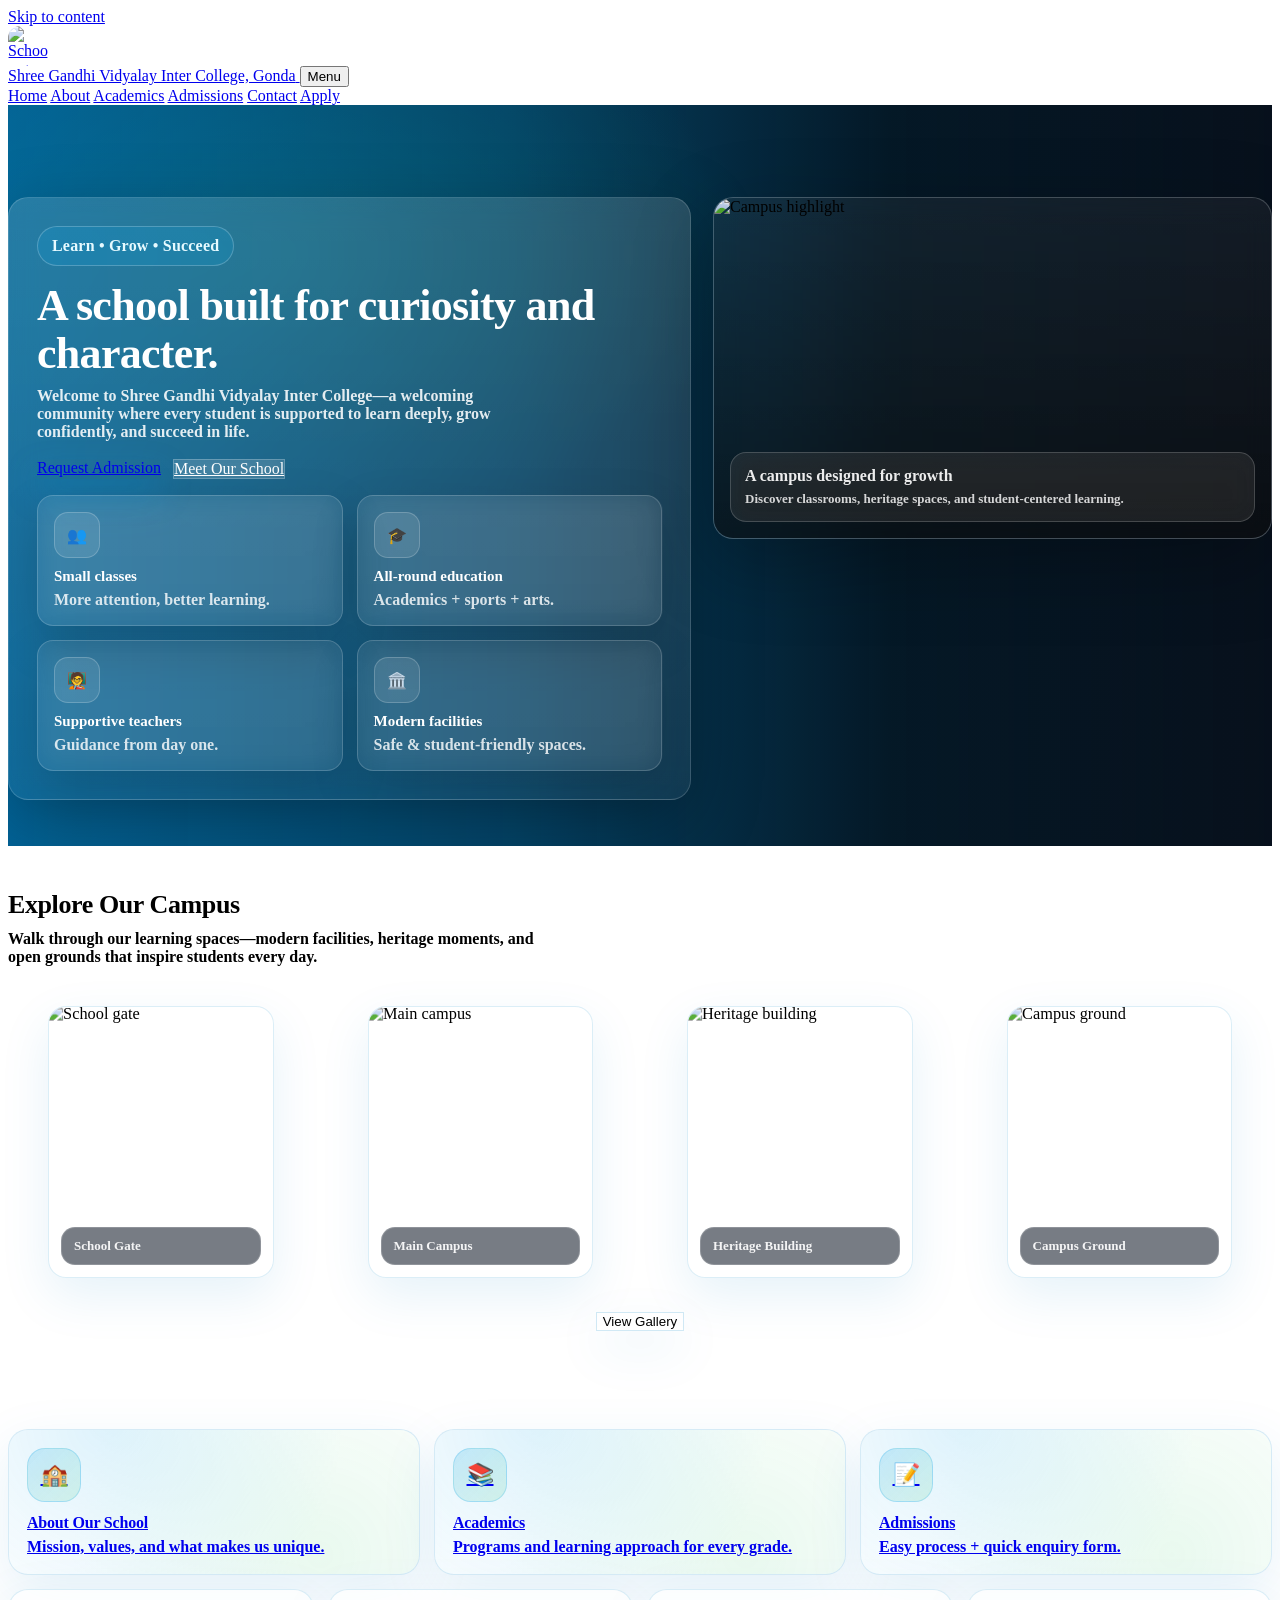
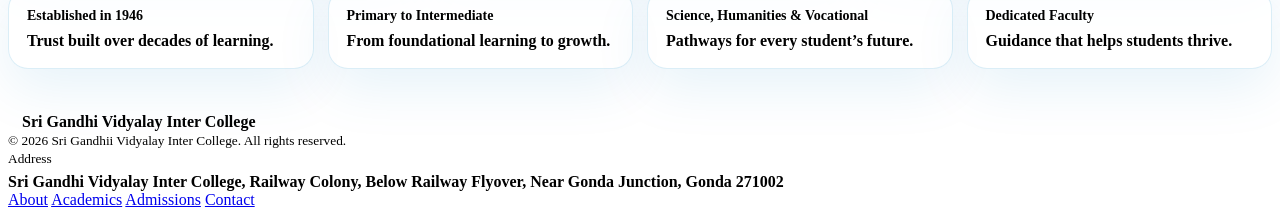
==== index.html @ a22a27fe "Initial Commit" ====
<!doctype html>
<html lang="en">
<head>
  <meta charset="utf-8" />
  <meta name="viewport" content="width=device-width, initial-scale=1" />
  <title>Shree Gandhi Vidyalay Inter College, Gonda</title>
  <link rel="stylesheet" href="assets/css/styles.css" />
  <meta name="description" content="Shree Gandhi Vidyalay Inter College, Gonda - Learn • Grow • Succeed" />
</head>
<body>
  <a class="skip-link" href="#main">Skip to content</a>

  <header class="header" role="banner">
    <div class="container">
      <nav class="nav" aria-label="Primary">
        <a class="brand" href="index.html" aria-label="Shree Gandhi Vidyalay Inter College, Gonda Home">
          <div class="logo" aria-hidden="true" style="background:transparent; box-shadow:none;">
            <img src="assets/images/ChatGPT Image Jul 10, 2026, 04_03_32 PM.png" alt="School logo" style="width:40px; height:40px; display:block; object-fit:contain; border-radius:12px;" />
          </div>

          <span>Shree Gandhi Vidyalay Inter College, Gonda</span>
        </a>

        <button class="menu-btn" type="button" aria-label="Open menu" aria-expanded="false">
          <span>Menu</span>
        </button>

        <div class="nav-links" role="navigation" aria-label="Site">
          <a href="index.html" data-nav="home">Home</a>
          <a href="about.html" data-nav="about">About</a>
          <a href="academics.html" data-nav="academics">Academics</a>
          <a href="admissions.html" data-nav="admissions">Admissions</a>
          <a href="contact.html" data-nav="contact">Contact</a>
          <a class="cta" href="admissions.html" aria-label="Apply now">Apply</a>
        </div>
      </nav>
    </div>
  </header>

  <main id="main" role="main">
    <!-- FIX: keep layout visible; reveal animation requires JS. Inline styles only. -->
    <style>
      /* Premium Home (index.html only) */
      :root{
        scroll-behavior: smooth;
        --glass: rgba(255,255,255,.08);
        --glass-2: rgba(255,255,255,.12);
        --stroke: rgba(255,255,255,.18);
        --shadow-soft: 0 18px 60px rgba(2,132,199,.14);
        --shadow-card: 0 18px 50px rgba(2,132,199,.10);
      }

      .home-hero{
        position: relative;
        width: 100%;
        padding: 92px 0 46px;
        overflow: hidden;
        background: #08121f;
      }

      .home-hero::before{
        content:"";
        position:absolute;
        inset:0;
        background-image: url('assets/images/Hero-campus.jpeg');
        background-size: cover;
        background-position: center;
        transform: scale(1.02);
        filter: saturate(1.05) contrast(1.05);
      }

      .home-hero::after{
        content:"";
        position:absolute;
        inset:0;
        background:
          linear-gradient(90deg, rgba(2,132,199,.72) 0%, rgba(2,132,199,.45) 40%, rgba(2,132,199,.10) 70%, rgba(8,18,31,.72) 100%),
          radial-gradient(900px 500px at 20% 20%, rgba(34,197,94,.22), transparent 55%),
          rgba(0,0,0,.35);
      }

      .home-hero .container{ position: relative; z-index: 2; }

      .hero-wrap{
        display:grid;
        grid-template-columns: 1.1fr .9fr;
        gap: 22px;
        align-items: start;
      }

      @media (max-width: 980px){
        .home-hero{ padding: 76px 0 34px; }
        .hero-wrap{ grid-template-columns: 1fr; }
      }

      .hero-glass{
        background: linear-gradient(180deg, rgba(255,255,255,.14), rgba(255,255,255,.06));
        border: 1px solid rgba(255,255,255,.16);
        border-radius: 20px;
        box-shadow: 0 20px 70px rgba(0,0,0,.25);
        backdrop-filter: blur(14px);
        padding: 28px;
      }

      .kicker-hero{
        display:inline-flex;
        align-items:center;
        gap:10px;
        padding: 10px 14px;
        border-radius: 999px;
        color: #e6faff;
        border: 1px solid rgba(255,255,255,.22);
        background: rgba(14,165,233,.18);
        font-weight: 900;
        letter-spacing: .2px;
      }

      .home-hero h1{
        color: #fff;
        font-size: 44px;
        line-height: 1.08;
        margin: 16px 0 10px;
        letter-spacing: -0.7px;
      }
      @media (max-width: 520px){ .home-hero h1{ font-size: 32px; } }

      .home-hero .sub{
        color: rgba(255,255,255,.88);
        font-weight: 650;
        max-width: 62ch;
        margin: 0 0 18px;
      }

      .hero-actions{ display:flex; gap: 12px; flex-wrap: wrap; }

      .btn.btn-primary{
        background: linear-gradient(135deg, var(--primary), var(--primary-2));
        border-color: transparent;
        box-shadow: 0 14px 30px rgba(2,132,199,.35);
      }

      .btn.hero-btn{
        background: rgba(255,255,255,.10);
        border: 1px solid rgba(255,255,255,.22);
        color: #fff;
        backdrop-filter: blur(10px);
      }
      .btn.hero-btn:hover{ background: rgba(255,255,255,.16); }

      .hero-feature-grid{
        display:grid;
        grid-template-columns: 1fr 1fr;
        gap: 14px;
        margin-top: 16px;
      }
      @media (max-width: 520px){ .hero-feature-grid{ grid-template-columns: 1fr; } }

      .feature-card{
        padding: 16px;
        border-radius: 16px;
        border: 1px solid rgba(255,255,255,.18);
        background: rgba(255,255,255,.06);
        backdrop-filter: blur(14px);
        box-shadow: 0 18px 50px rgba(0,0,0,.14);
        transition: transform .35s ease, box-shadow .35s ease, background .35s ease;
      }

      .feature-card:hover{
        transform: translateY(-6px);
        background: rgba(255,255,255,.09);
        box-shadow: 0 26px 70px rgba(0,0,0,.22);
      }

      .feature-icon{
        width: 44px;
        height: 44px;
        border-radius: 14px;
        display:grid;
        place-items:center;
        border: 1px solid rgba(255,255,255,.20);
        background: rgba(255,255,255,.10);
        margin-bottom: 10px;
      }

      .feature-card b{ display:block; color:#fff; font-size: 15px; margin-bottom: 6px; }
      .feature-card span{ color: rgba(255,255,255,.82); font-weight: 650; display:block; }

      /* Campus explore */
      .home-section{ padding: 44px 0; }
      .section-title-premium{
        font-size: 26px;
        letter-spacing: -.4px;
        margin: 0 0 10px;
      }

      .section-lede-premium{
        color: var(--muted);
        font-weight: 650;
        max-width: 68ch;
        margin: 0 0 24px;
      }

      .gallery-grid{
        display:grid;
        grid-template-columns: repeat(4, minmax(0,1fr));
        gap: 14px;
      }
      @media (max-width: 980px){ .gallery-grid{ grid-template-columns: repeat(2, minmax(0,1fr)); } }
      @media (max-width: 520px){ .gallery-grid{ grid-template-columns: 1fr; } }

      .gallery-card{
        position: relative;
        border-radius: 18px;
        overflow: hidden;
        box-shadow: var(--shadow-card);
        border: 1px solid rgba(2,132,199,.14);
        background: rgba(255,255,255,.70);
        transform: translateZ(0);
        transition: transform .45s ease, box-shadow .45s ease;
      }

      .gallery-card:hover{
        transform: translateY(-8px) scale(1.01);
        box-shadow: 0 30px 80px rgba(2,132,199,.22);
      }

.gallery-card img{
        width:100%;
        height: 240px;
        object-fit: cover;
        object-position: center;
        display:block;
        transform: scale(1.02);
        transition: transform .6s ease;
      }
      .gallery-card:hover img{ transform: scale(1.10); }

      /* Slightly larger than original (10–15%) */
      @media (min-width: 900px){
        .gallery-card img{ height: 270px; }
      }

      .gallery-caption{
        position:absolute;
        left: 12px;
        right: 12px;
        bottom: 12px;
        padding: 10px 12px;
        border-radius: 14px;
        background: rgba(8,18,31,.55);
        border: 1px solid rgba(255,255,255,.18);
        backdrop-filter: blur(12px);
        color: rgba(255,255,255,.92);
        font-weight: 750;
        font-size: 13px;
      }

      .gallery-actions{ margin-top: 18px; display:flex; justify-content:center; }
      .btn-gallery{
        background: rgba(255,255,255,.75);
        border: 1px solid rgba(2,132,199,.18);
        box-shadow: 0 18px 50px rgba(2,132,199,.10);
      }
      .btn-gallery:hover{ background: rgba(14,165,233,.08); }

      /* Premium feature tiles (existing Featured sections links) */
      .featured-links-wrap{ margin-top: 10px; }
      .grid-3-premium{
        display:grid;
        grid-template-columns: repeat(3, minmax(0,1fr));
        gap: 14px;
      }
      @media (max-width: 980px){ .grid-3-premium{ grid-template-columns: 1fr; } }

      .featured-card{
        padding: 18px;
        border-radius: 20px;
        border: 1px solid rgba(2,132,199,.16);
        background: rgba(255,255,255,.70);
        backdrop-filter: blur(12px);
        box-shadow: 0 18px 55px rgba(2,132,199,.10);
        transition: transform .35s ease, box-shadow .35s ease, background .35s ease;
        position: relative;
        overflow:hidden;
      }

      .featured-card::before{
        content:"";
        position:absolute;
        inset:-60px;
        background: radial-gradient(circle at 30% 20%, rgba(14,165,233,.25), transparent 55%),
                    radial-gradient(circle at 70% 70%, rgba(34,197,94,.18), transparent 60%);
        opacity:.55;
        transition: opacity .35s ease;
      }

      .featured-card:hover{ transform: translateY(-8px); box-shadow: 0 30px 90px rgba(2,132,199,.18); background: rgba(255,255,255,.82);} 
      .featured-card:hover::before{ opacity: .85; }

      .featured-card > *{ position: relative; z-index: 2; }

      .featured-icon{
        width: 52px;
        height: 52px;
        border-radius: 18px;
        display:grid;
        place-items:center;
        background: linear-gradient(135deg, rgba(14,165,233,.18), rgba(34,197,94,.12));
        border: 1px solid rgba(14,165,233,.22);
        margin-bottom: 12px;
        font-size: 22px;
      }

      .featured-card h3{ margin: 0 0 6px; font-size: 16px; letter-spacing: -.2px; }
      .featured-card p{ margin: 0; color: var(--muted); font-weight: 650; }

      /* Statistics */
      .stats-premium{
        display:grid;
        grid-template-columns: repeat(4, minmax(0,1fr));
        gap: 14px;
        margin-top: 14px;
      }
      @media (max-width: 980px){ .stats-premium{ grid-template-columns: repeat(2, minmax(0,1fr)); } }
      @media (max-width: 520px){ .stats-premium{ grid-template-columns: 1fr; } }

      .stat-premium{
        padding: 18px;
        border-radius: 20px;
        border: 1px solid rgba(2,132,199,.14);
        background: rgba(255,255,255,.72);
        box-shadow: 0 18px 55px rgba(2,132,199,.10);
        position: relative;
        overflow:hidden;
        transition: transform .35s ease;
      }
      .stat-premium:hover{ transform: translateY(-6px); }

      .stat-premium b{ display:block; font-size: 14px; color: var(--text); margin-bottom: 8px; }
      .stat-premium span{ display:block; color: var(--muted); font-weight: 700; }

      .stat-glow{
        position:absolute;
        inset:-40px;
        background: radial-gradient(circle at 20% 20%, rgba(14,165,233,.22), transparent 55%),
                    radial-gradient(circle at 70% 60%, rgba(34,197,94,.18), transparent 60%);
        opacity:.55;
        pointer-events:none;
      }

      .stat-premium > *{ position: relative; z-index: 2; }

      /* Scroll animations */
.reveal{ opacity: 1 !important; transform: none !important; transition: none !important; }
      .reveal.is-visible{ opacity: 1; transform: none; }
    </style>

    <section class="home-hero" aria-label="Home hero banner">
      <div class="container">
        <div class="hero-wrap">
          <div class="hero-glass reveal" data-reveal>
            <div class="kicker-hero">Learn • Grow • Succeed</div>
            <h1>A school built for curiosity and character.</h1>
            <p class="sub">
              Welcome to <b>Shree Gandhi Vidyalay Inter College</b>—a welcoming community where every student is supported to learn deeply,
              grow confidently, and succeed in life.
            </p>

            <div class="hero-actions">
              <a class="btn btn-primary" href="admissions.html">Request Admission</a>
              <a class="btn hero-btn" href="about.html">Meet Our School</a>
            </div>

            <div class="hero-feature-grid" aria-label="Highlights">
              <div class="feature-card reveal" data-reveal>
                <div class="feature-icon" aria-hidden="true">👥</div>
                <b>Small classes</b>
                <span>More attention, better learning.</span>
              </div>
              <div class="feature-card reveal" data-reveal>
                <div class="feature-icon" aria-hidden="true">🎓</div>
                <b>All-round education</b>
                <span>Academics + sports + arts.</span>
              </div>
              <div class="feature-card reveal" data-reveal>
                <div class="feature-icon" aria-hidden="true">🧑‍🏫</div>
                <b>Supportive teachers</b>
                <span>Guidance from day one.</span>
              </div>
              <div class="feature-card reveal" data-reveal>
                <div class="feature-icon" aria-hidden="true">🏛️</div>
                <b>Modern facilities</b>
                <span>Safe & student-friendly spaces.</span>
              </div>
            </div>
          </div>

          <div class="reveal" data-reveal aria-hidden="true" style="display:grid; gap:14px; align-content:start;">
            <div class="card" style="padding:0; overflow:hidden; border-radius:20px; border:1px solid rgba(255,255,255,.20); background:rgba(255,255,255,.06); backdrop-filter: blur(14px); box-shadow: 0 24px 80px rgba(0,0,0,.25);">
              <div style="position:relative;">
                <img
                  src="assets/images/Screenshot 2026-07-05 130047.png"
                  alt="Campus highlight"
                  style="width:100%; height: 340px; object-fit:cover; display:block; filter:saturate(1.05) contrast(1.03);"
                />
                <div style="position:absolute; inset:0; background: linear-gradient(180deg, rgba(0,0,0,.08), rgba(0,0,0,.55));"></div>
                <div style="position:absolute; left:16px; right:16px; bottom:16px; padding: 14px 14px; border-radius: 16px; background: rgba(255,255,255,.08); border:1px solid rgba(255,255,255,.18); backdrop-filter: blur(12px);">
                  <div style="color: rgba(255,255,255,.92); font-weight: 900;">A campus designed for growth</div>
                  <div style="color: rgba(255,255,255,.82); font-weight: 700; margin-top:6px; font-size: 13px;">Discover classrooms, heritage spaces, and student-centered learning.</div>
                </div>
              </div>
            </div>
          </div>
        </div>
      </div>
    </section>

    <section class="home-section" aria-label="Explore our campus">
      <div class="container">
        <h2 class="section-title-premium reveal" data-reveal>Explore Our Campus</h2>
        <p class="section-lede-premium reveal" data-reveal>
          Walk through our learning spaces—modern facilities, heritage moments, and open grounds that inspire students every day.
        </p>

        <div class="gallery-grid" aria-label="Campus gallery">
          <figure class="gallery-card reveal" data-reveal>
            <img src="assets/images/school-gate.jpeg" alt="School gate" />
            <figcaption class="gallery-caption">School Gate</figcaption>
          </figure>
          <figure class="gallery-card reveal" data-reveal>
            <img src="assets/images/main-campus.jpeg" alt="Main campus" />
            <figcaption class="gallery-caption">Main Campus</figcaption>
          </figure>
          <figure class="gallery-card reveal" data-reveal>
            <img src="assets/images/heritage-building.jpeg" alt="Heritage building" />
            <figcaption class="gallery-caption">Heritage Building</figcaption>
          </figure>
          <figure class="gallery-card reveal" data-reveal>
            <img src="assets/images/Screenshot 2026-07-05 130047.png" alt="Campus ground" />
            <figcaption class="gallery-caption">Campus Ground</figcaption>
          </figure>
        </div>

        <div class="gallery-actions">
          <!-- FIX: keep homepage button location/label, but open gallery modal instead of navigating -->
          <button type="button" class="btn btn-gallery reveal" data-reveal id="viewGalleryBtn" aria-haspopup="dialog" aria-controls="galleryModal">
            View Gallery
          </button>
        </div>
      </div>
    </section>

    <section class="home-section" aria-label="Featured sections">
      <div class="container">
        <div class="featured-links-wrap">
          <div class="grid-3-premium" aria-label="Quick links">
            <a class="featured-card reveal" data-reveal href="about.html">
              <div class="featured-icon" aria-hidden="true">🏫</div>
              <h3>About Our School</h3>
              <p>Mission, values, and what makes us unique.</p>
            </a>
            <a class="featured-card reveal" data-reveal href="academics.html">
              <div class="featured-icon" aria-hidden="true">📚</div>
              <h3>Academics</h3>
              <p>Programs and learning approach for every grade.</p>
            </a>
            <a class="featured-card reveal" data-reveal href="admissions.html">
              <div class="featured-icon" aria-hidden="true">📝</div>
              <h3>Admissions</h3>
              <p>Easy process + quick enquiry form.</p>
            </a>
          </div>
        </div>

        <div class="stats-premium reveal" data-reveal>
          <div class="stat-premium">
            <span class="stat-glow" aria-hidden="true"></span>
            <b>Established in 1946</b>
            <span>Trust built over decades of learning.</span>
          </div>
          <div class="stat-premium">
            <span class="stat-glow" aria-hidden="true"></span>
            <b>Primary to Intermediate</b>
            <span>From foundational learning to growth.</span>
          </div>
          <div class="stat-premium">
            <span class="stat-glow" aria-hidden="true"></span>
            <b>Science, Humanities &amp; Vocational</b>
            <span>Pathways for every student’s future.</span>
          </div>
          <div class="stat-premium">
            <span class="stat-glow" aria-hidden="true"></span>
            <b>Dedicated Faculty</b>
            <span>Guidance that helps students thrive.</span>
          </div>
        </div>
      </div>
    </section>
  </main>

  <footer class="footer" role="contentinfo">
    <div class="container">
      <div class="footer-grid">
        <div>
          <div class="brand" style="gap:10px; font-weight:900;">
            <span style="display:inline-block; width:10px; height:10px; border-radius:3px; background:linear-gradient(135deg, var(--primary), var(--accent));"></span>
            <span>Sri Gandhi Vidyalay Inter College</span>
          </div>
          <small>© <span id="year"></span> Sri Gandhii Vidyalay Inter College. All rights reserved.</small>
        </div>
        <div>
          <small>Address</small>
          <div style="margin-top:6px; font-weight:800; color:var(--muted);">
            Sri Gandhi Vidyalay Inter College, Railway Colony, Below Railway Flyover, Near Gonda Junction, Gonda 271002
          </div>
        </div>
        <div class="footer-links" aria-label="Footer links">
          <a href="about.html">About</a>
          <a href="academics.html">Academics</a>
          <a href="admissions.html">Admissions</a>
          <a href="contact.html">Contact</a>
        </div>
      </div>
    </div>
  </footer>

  <script src="assets/js/app.js"></script>

  <!-- Gallery Modal (no page navigation; no manual image listing) -->
  <script>
    (function () {
      const root = document.documentElement;

      const modalHtml = `
        <div class="gallery-modal" id="galleryModal" role="dialog" aria-modal="true" aria-label="Campus gallery" tabindex="-1">
          <div class="gallery-modal-backdrop" data-close-modal="1" aria-hidden="true"></div>

          <div class="gallery-modal-panel" role="document">
            <button class="gallery-modal-close" type="button" aria-label="Close" data-close-modal="1">✕</button>

            <div class="gallery-modal-topbar" aria-hidden="true">
              <button class="gallery-modal-nav" type="button" aria-label="Previous" data-gallery-prev>‹</button>
              <div class="gallery-modal-spacer"></div>
              <button class="gallery-modal-nav" type="button" aria-label="Next" data-gallery-next>›</button>
            </div>

            <div class="gallery-lightbox" aria-live="polite">
              <button class="gallery-lightbox-close" type="button" aria-label="Close lightbox" data-close-lightbox>✕</button>

              <div class="gallery-lightbox-stage">
                <button class="gallery-lightbox-nav prev" type="button" aria-label="Previous image" data-lightbox-prev>‹</button>
                <img class="gallery-lightbox-img" alt="" />
                <button class="gallery-lightbox-nav next" type="button" aria-label="Next image" data-lightbox-next>›</button>
              </div>

              <div class="gallery-lightbox-caption" aria-hidden="true"></div>
            </div>

            <div class="gallery-modal-grid-wrap" aria-label="Gallery images">
              <div class="gallery-modal-grid" id="galleryModalGrid"></div>
            </div>
          </div>
        </div>
      `;

      // Insert modal once
      if (!document.getElementById('galleryModal')) {
        document.body.insertAdjacentHTML('beforeend', modalHtml);
      }

      const modal = document.getElementById('galleryModal');
      const grid = document.getElementById('galleryModalGrid');
      const viewBtn = document.getElementById('viewGalleryBtn');

      const CLOSE_ATTR = '[data-close-modal]';
      const LIGHTBOX_CLOSE_ATTR = '[data-close-lightbox]';

      const lockScroll = () => {
        // prevent background scrolling
        document.body.style.overflow = 'hidden';
      };
      const unlockScroll = () => {
        document.body.style.overflow = '';
      };

      const getAllImageUrls = async () => {
        // Prefer PHP endpoint that scans assets/images directory dynamically.
        // This avoids any manual listing of image names in JS.
        try {
          const res = await fetch('./gallery-images.php', { credentials: 'same-origin' });
          if (res.ok) {
            const data = await res.json();
            if (Array.isArray(data)) return data.filter(Boolean);
          }
        } catch (e) {
          // Ignore; fallback below.
        }

        // Fallback (will only include images already referenced on the page)
        const imgs = Array.from(document.images);
        const urls = imgs
          .map(img => img.getAttribute('src'))
          .filter(Boolean)
          .filter(src => src.startsWith('assets/images/'));

        return Array.from(new Set(urls));
      };

      // Build thumbnails grid
      const state = {
        images: [],
        lightboxIndex: 0,
        lightboxOpen: false
      };

      const openModal = async () => {
        modal.classList.add('open');
        lockScroll();
        await renderGrid();
        // focus close for accessibility
        const closeBtn = modal.querySelector('[data-close-modal]');
        closeBtn && closeBtn.focus();
      };

      const closeModal = () => {
        hideLightbox();
        modal.classList.remove('open');
        unlockScroll();
      };

      const showLightboxAt = (index) => {
        if (!state.images.length) return;
        state.lightboxIndex = (index + state.images.length) % state.images.length;
        const imgUrl = state.images[state.lightboxIndex];
        const img = modal.querySelector('.gallery-lightbox-img');
        const caption = modal.querySelector('.gallery-lightbox-caption');

        // Display image only (no filename/caption text)
        img.src = imgUrl;
        img.alt = '';
        if (caption) caption.textContent = '';

        modal.classList.add('lightbox-open');
        state.lightboxOpen = true;
      };

      const hideLightbox = () => {
        modal.classList.remove('lightbox-open');
        state.lightboxOpen = false;
      };

      const renderGrid = async () => {
        // Only render once; keep fast.
        if (state.images.length && grid.children.length) return;

        const urls = await getAllImageUrls();
        // Prefer unique URLs only.
        state.images = Array.isArray(urls) ? urls : [];

        grid.innerHTML = '';


        state.images.forEach((src, idx) => {
          const fig = document.createElement('figure');
          fig.className = 'gallery-thumb';

          const img = document.createElement('img');
          img.src = src;
          img.alt = src.split('/').pop() || `Image ${idx + 1}`;
          img.loading = 'lazy';

          fig.appendChild(img);

          fig.addEventListener('click', () => {
            showLightboxAt(idx);
          });

          grid.appendChild(fig);
        });
      };

      // Events
      viewBtn && viewBtn.addEventListener('click', openModal);

      modal.addEventListener('click', (e) => {
        // Close when clicking outside panel (backdrop)
        const target = e.target;
        if (target && target.matches(CLOSE_ATTR)) {
          closeModal();
          return;
        }
        if (target && target.matches(LIGHTBOX_CLOSE_ATTR)) {
          hideLightbox();
          return;
        }
      });

      // Close modal on Escape key
      document.addEventListener('keydown', (e) => {
        if (!modal.classList.contains('open')) return;
        if (e.key === 'Escape') {
          if (state.lightboxOpen) hideLightbox();
          else closeModal();
        }

        if (state.lightboxOpen) {
          if (e.key === 'ArrowLeft') showLightboxAt(state.lightboxIndex - 1);
          if (e.key === 'ArrowRight') showLightboxAt(state.lightboxIndex + 1);
        }
      });

      // Lightbox navigation buttons
      modal.addEventListener('click', (e) => {
        const prevBtn = e.target && e.target.closest('[data-lightbox-prev]');
        const nextBtn = e.target && e.target.closest('[data-lightbox-next]');
        if (!prevBtn && !nextBtn) return;

        if (prevBtn) showLightboxAt(state.lightboxIndex - 1);
        if (nextBtn) showLightboxAt(state.lightboxIndex + 1);
      });

      // Inject required modal CSS (kept inside index.html to avoid changing other pages)
      const style = document.createElement('style');
      style.textContent = `
        /* Gallery modal styles */
        .gallery-modal{
          position: fixed;
          inset: 0;
          display: none;
          place-items: center;
          z-index: 2000;
          padding: 18px;
        }
        .gallery-modal.open{ display: grid; }
        .gallery-modal-backdrop{
          position:absolute;
          inset:0;
          background: rgba(3, 7, 18, .58);
          backdrop-filter: blur(10px);
          opacity:0;
          animation: modalFadeIn .2s ease forwards;
        }

        .gallery-modal-panel{
          position:relative;
          width: min(1100px, 100%);
          max-height: min(92vh, 820px);
          overflow: hidden;
          border-radius: 22px;
          background: rgba(255,255,255,.10);
          border: 1px solid rgba(255,255,255,.18);
          box-shadow: 0 30px 120px rgba(0,0,0,.45);
          transform: translateY(10px) scale(.98);
          opacity: 0;
          animation: modalZoomIn .28s ease forwards;
        }

        @keyframes modalFadeIn{ to{ opacity: 1; } }
        @keyframes modalZoomIn{ to{ opacity:1; transform: translateY(0) scale(1);} }

        /* Modal close */
        .gallery-modal-close{
          position:absolute;
          top: 12px;
          right: 12px;
          width: 42px;
          height: 42px;
          border-radius: 14px;
          border: 1px solid rgba(255,255,255,.20);
          background: rgba(255,255,255,.10);
          color: rgba(255,255,255,.95);
          cursor:pointer;
          font-size: 18px;
          font-weight: 900;
          backdrop-filter: blur(10px);
          transition: transform .2s ease, background .2s ease;
          z-index: 2;
        }
        .gallery-modal-close:hover{ background: rgba(255,255,255,.16); transform: translateY(-1px); }

        /* Grid */
        .gallery-modal-grid-wrap{
          padding: 18px;
          overflow:auto;
          max-height: min(92vh, 820px);
        }
        .gallery-modal-grid{
          display:grid;
          grid-template-columns: repeat(4, minmax(0, 1fr));
          gap: 14px;
        }
        @media (max-width: 980px){ .gallery-modal-grid{ grid-template-columns: repeat(3, minmax(0, 1fr)); } }
        @media (max-width: 620px){ .gallery-modal-grid{ grid-template-columns: repeat(2, minmax(0, 1fr)); } }

        .gallery-thumb{
          margin:0;
          cursor:pointer;
          border-radius: 18px;
          overflow:hidden;
          border: 1px solid rgba(255,255,255,.18);
          background: rgba(255,255,255,.06);
          box-shadow: 0 14px 55px rgba(2,132,199,.10);
          transition: transform .25s ease, box-shadow .25s ease, background .25s ease;
        }
        .gallery-thumb:hover{
          transform: translateY(-4px) scale(1.01);
          box-shadow: 0 20px 75px rgba(2,132,199,.18);
          background: rgba(255,255,255,.10);
        }

        .gallery-thumb img{
          width:100%;
          height: auto;
          aspect-ratio: 16 / 9;
          object-fit: cover;
          object-position: center;
          display:block;
        }
        /* Hide captions in grid (requirement: display image only) */
        .gallery-thumb figcaption{ display:none !important; }

        /* Lightbox overlay inside modal */
        .gallery-lightbox{
          position:absolute;
          inset:0;
          display:none;
          padding: 18px;
          background: rgba(2, 6, 23, .35);
          backdrop-filter: blur(12px);
          z-index: 3;
          animation: fadeIn .2s ease;
        }
        .gallery-modal.lightbox-open .gallery-lightbox{ display:flex; flex-direction:column; }

        @keyframes fadeIn{ from{ opacity:0 } to{ opacity:1 } }

        .gallery-lightbox-stage{
          flex: 1;
          display:flex;
          align-items:center;
          justify-content:center;
          position: relative;
          min-height: 240px;
        }

        .gallery-lightbox-img{
          max-width: 100%;
          max-height: 75vh;
          width: auto;
          height: auto;
          border-radius: 20px;
          box-shadow: 0 35px 130px rgba(0,0,0,.55);
          border: 1px solid rgba(255,255,255,.18);
          transform: scale(.98);
          animation: lightboxZoom .24s ease forwards;
        }
        @keyframes lightboxZoom{ to{ transform: scale(1); } }

        .gallery-lightbox-caption{
          padding: 10px 16px;
          margin-top: 10px;
          border-radius: 16px;
          background: rgba(255,255,255,.10);
          border: 1px solid rgba(255,255,255,.18);
          color: rgba(255,255,255,.95);
          font-weight: 900;
          text-align:center;
          overflow:hidden;
          text-overflow: ellipsis;
          white-space: nowrap;
        }

        .gallery-lightbox-close{
          position:absolute;
          top: 12px;
          right: 12px;
          width: 42px;
          height: 42px;
          border-radius: 14px;
          border: 1px solid rgba(255,255,255,.20);
          background: rgba(255,255,255,.10);
          color: rgba(255,255,255,.95);
          cursor:pointer;
          font-size: 18px;
          font-weight: 900;
          backdrop-filter: blur(10px);
          transition: transform .2s ease, background .2s ease;
          z-index: 4;
        }
        .gallery-lightbox-close:hover{ background: rgba(255,255,255,.16); transform: translateY(-1px); }

        .gallery-lightbox-nav{
          position:absolute;
          top: 50%;
          transform: translateY(-50%);
          width: 48px;
          height: 48px;
          border-radius: 16px;
          border: 1px solid rgba(255,255,255,.20);
          background: rgba(255,255,255,.10);
          color: rgba(255,255,255,.95);
          cursor:pointer;
          font-size: 22px;
          font-weight: 900;
          backdrop-filter: blur(10px);
          transition: transform .2s ease, background .2s ease;
        }
        .gallery-lightbox-nav:hover{ background: rgba(255,255,255,.16); transform: translateY(-50%) scale(1.02); }
        .gallery-lightbox-nav.prev{ left: 10px; }
        .gallery-lightbox-nav.next{ right: 10px; }

        /* Ensure panel is clickable */
        .gallery-modal-panel{ position: relative; }

        /* Prevent grid from being scrollable when lightbox is open */
        .gallery-modal.lightbox-open .gallery-modal-grid-wrap{ overflow:hidden; }
      `;
      document.head.appendChild(style);
    })();
  </script>

  <script>
    document.getElementById('year').textContent = new Date().getFullYear();
  </script>
</body>
</html>
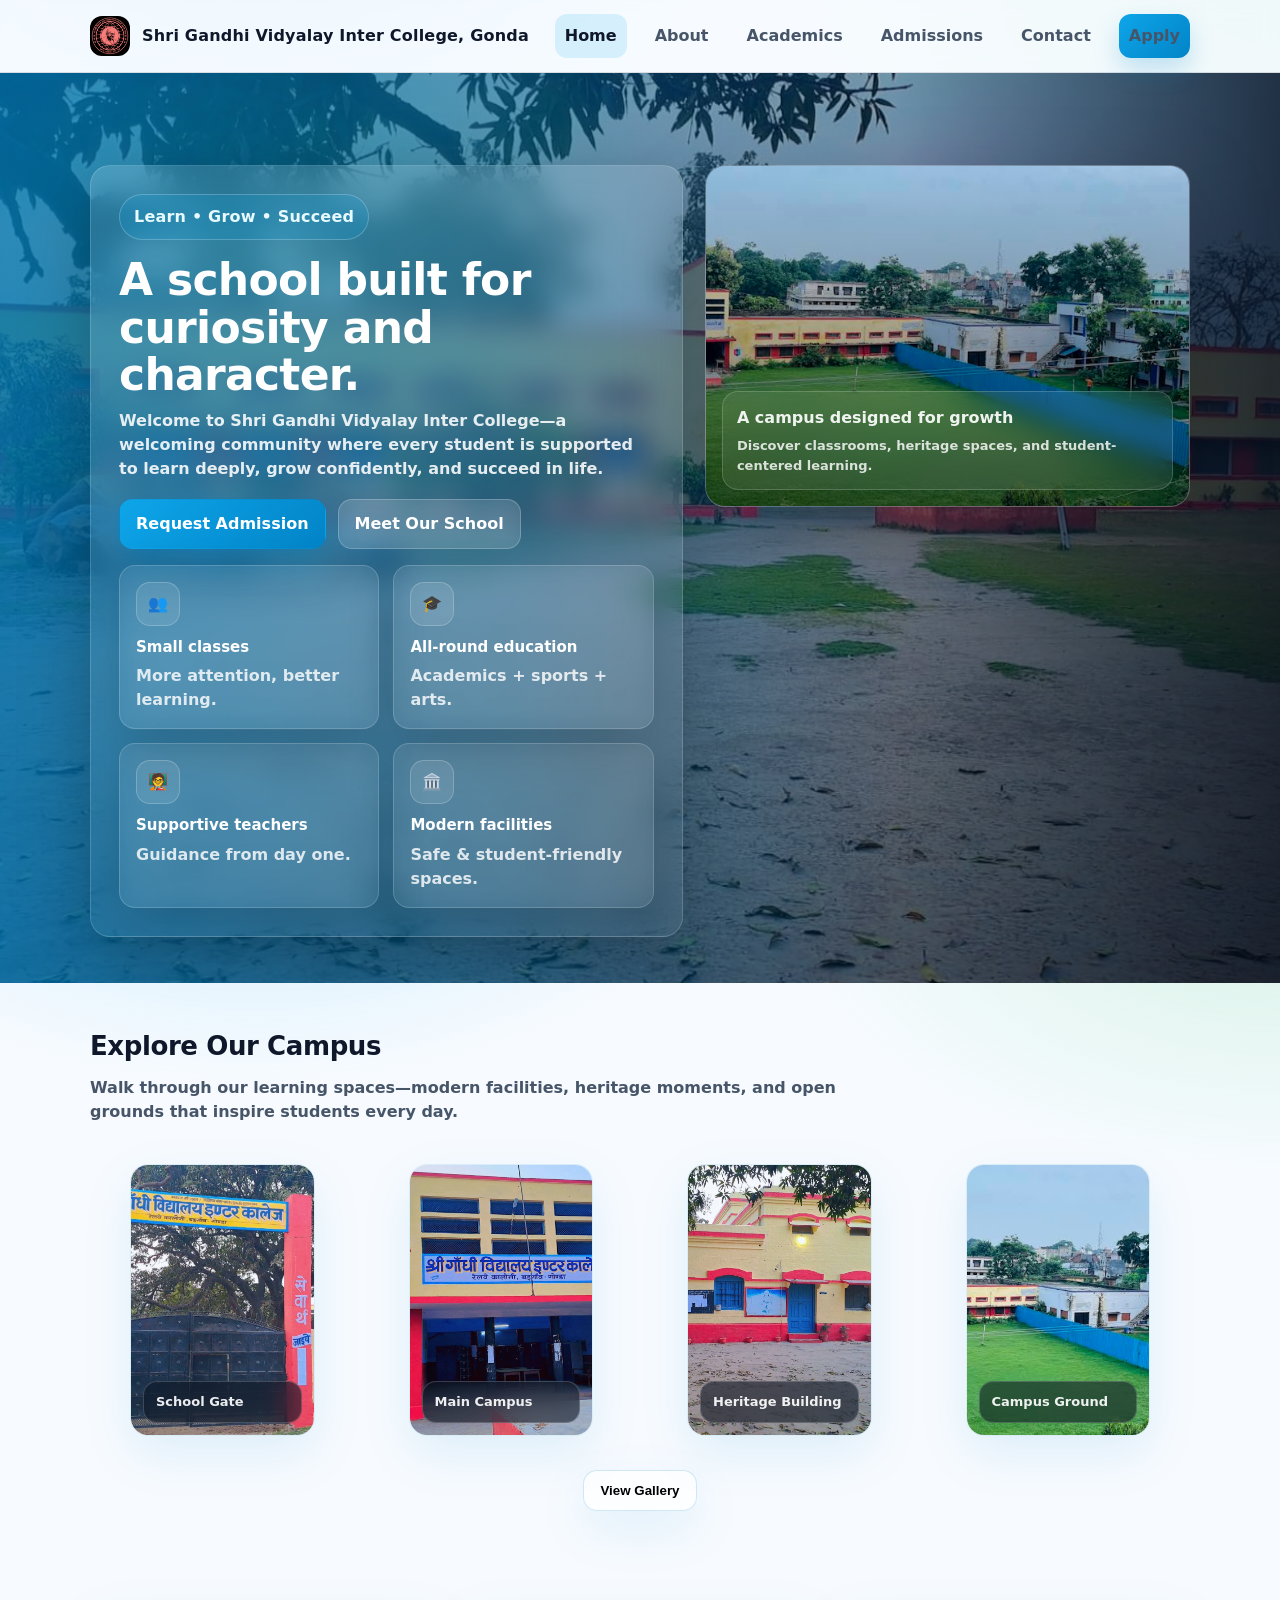
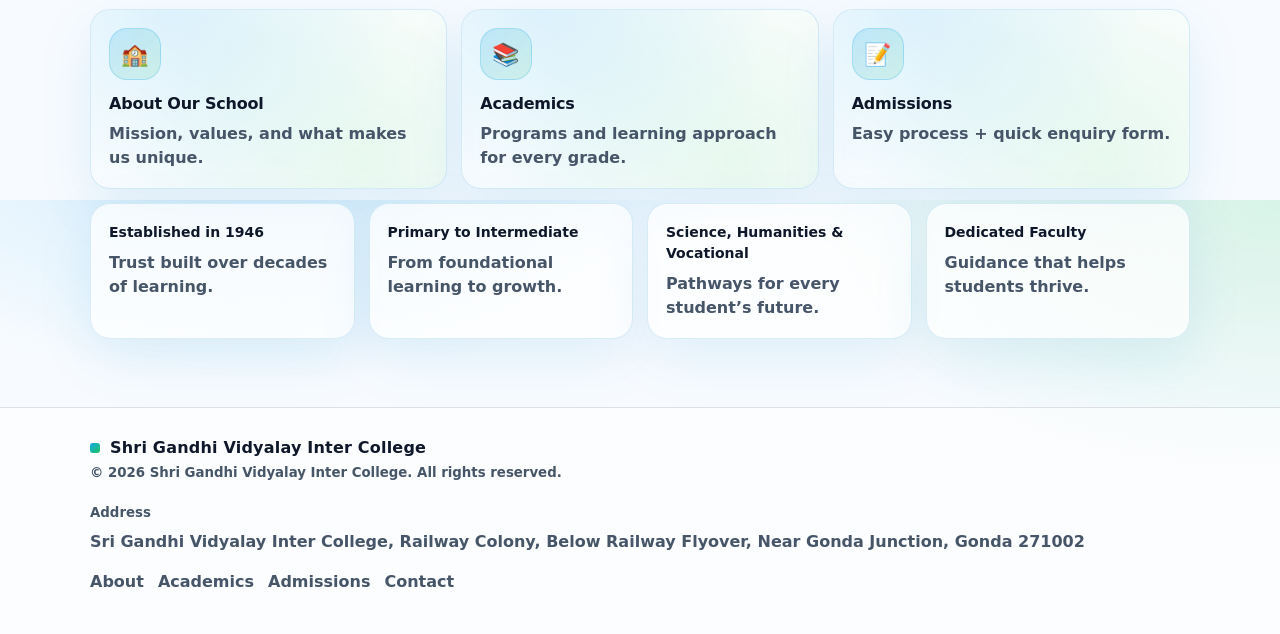
==== commit deab4c1b: "new commmit" ====
--- a/index.html
+++ b/index.html
@@ -3,7 +3,7 @@
 <head>
   <meta charset="utf-8" />
   <meta name="viewport" content="width=device-width, initial-scale=1" />
-  <title>Shree Gandhi Vidyalay Inter College, Gonda</title>
+  <title>Shri Gandhi Vidyalay Inter College, Gonda</title>
   <link rel="stylesheet" href="assets/css/styles.css" />
   <meta name="description" content="Shree Gandhi Vidyalay Inter College, Gonda - Learn • Grow • Succeed" />
 </head>
@@ -18,7 +18,7 @@
             <img src="assets/images/ChatGPT Image Jul 10, 2026, 04_03_32 PM.png" alt="School logo" style="width:40px; height:40px; display:block; object-fit:contain; border-radius:12px;" />
           </div>
 
-          <span>Shree Gandhi Vidyalay Inter College, Gonda</span>
+          <span>Shri Gandhi Vidyalay Inter College, Gonda</span>
         </a>
 
         <button class="menu-btn" type="button" aria-label="Open menu" aria-expanded="false">
@@ -362,7 +362,7 @@
             <div class="kicker-hero">Learn • Grow • Succeed</div>
             <h1>A school built for curiosity and character.</h1>
             <p class="sub">
-              Welcome to <b>Shree Gandhi Vidyalay Inter College</b>—a welcoming community where every student is supported to learn deeply,
+              Welcome to <b>Shri Gandhi Vidyalay Inter College</b>—a welcoming community where every student is supported to learn deeply,
               grow confidently, and succeed in life.
             </p>
 
@@ -504,9 +504,9 @@
         <div>
           <div class="brand" style="gap:10px; font-weight:900;">
             <span style="display:inline-block; width:10px; height:10px; border-radius:3px; background:linear-gradient(135deg, var(--primary), var(--accent));"></span>
-            <span>Sri Gandhi Vidyalay Inter College</span>
-          </div>
-          <small>© <span id="year"></span> Sri Gandhii Vidyalay Inter College. All rights reserved.</small>
+            <span>Shri Gandhi Vidyalay Inter College</span>
+          </div>
+          <small>© <span id="year"></span> Shri Gandhi Vidyalay Inter College. All rights reserved.</small>
         </div>
         <div>
           <small>Address</small>
--- a/assets/css/styles.css
+++ b/assets/css/styles.css
@@ -0,0 +1,394 @@
+/* School Website Styles */
+:root{
+  --bg:#f7fbff;
+  --card:#ffffff;
+  --text:#0f172a;
+  --muted:#475569;
+  --primary:#0ea5e9;
+  --primary-2:#0284c7;
+  --accent:#22c55e;
+  --accent-2:#16a34a;
+  --border:rgba(15,23,42,.12);
+  --shadow: 0 10px 30px rgba(2,132,199,.10);
+  --radius: 14px;
+  --max: 1100px;
+}
+
+*{box-sizing:border-box}
+
+html,body{height:100%}
+body{
+  margin:0;
+  font-family: ui-sans-serif, system-ui, -apple-system, Segoe UI, Roboto, Helvetica, Arial, "Apple Color Emoji","Segoe UI Emoji";
+  background: radial-gradient(900px 500px at 20% -10%, rgba(14,165,233,.18), transparent 55%),
+              radial-gradient(900px 500px at 100% 0%, rgba(34,197,94,.15), transparent 55%),
+              var(--bg);
+  color:var(--text);
+  line-height:1.5;
+}
+
+a{color:inherit; text-decoration:none}
+
+.container{
+  width: min(var(--max), calc(100% - 32px));
+  margin: 0 auto;
+}
+
+.skip-link{
+  position:absolute;
+  left:-999px;
+  top:auto;
+  width:1px;
+  height:1px;
+  overflow:hidden;
+}
+.skip-link:focus{
+  left:16px;
+  top:16px;
+  width:auto;
+  height:auto;
+  padding:10px 12px;
+  background:#fff;
+  border:1px solid var(--border);
+  border-radius:10px;
+  z-index:9999;
+}
+
+/* Header / Nav */
+.header{
+  position: sticky;
+  top:0;
+  z-index:50;
+  background: rgba(247,251,255,.75);
+  backdrop-filter: blur(10px);
+  border-bottom: 1px solid var(--border);
+}
+
+.nav{
+  display:flex;
+  align-items:center;
+  justify-content:space-between;
+  padding:14px 0;
+}
+
+.brand{
+  display:flex;
+  align-items:center;
+  gap:12px;
+  font-weight:800;
+  letter-spacing:.2px;
+}
+
+.logo{
+  width:40px;
+  height:40px;
+  border-radius:12px;
+  background: linear-gradient(135deg, var(--primary), var(--accent));
+  display:grid;
+  place-items:center;
+  color:#fff;
+  box-shadow: 0 10px 25px rgba(14,165,233,.25);
+}
+
+.logo svg{display:block}
+
+.nav-links{
+  display:flex;
+  align-items:center;
+  gap:18px;
+}
+
+.nav-links a{
+  color:var(--muted);
+  font-weight:600;
+  padding:10px 10px;
+  border-radius:12px;
+}
+
+.nav-links a:hover{
+  background: rgba(14,165,233,.10);
+  color:var(--text);
+}
+
+.cta{
+  display:inline-flex;
+  align-items:center;
+  gap:10px;
+  padding:10px 14px;
+  border-radius:12px;
+  background: linear-gradient(135deg, var(--primary), var(--primary-2));
+  color:#fff;
+  font-weight:800;
+  box-shadow: 0 12px 26px rgba(2,132,199,.22);
+}
+
+.cta:hover{filter:brightness(.98)}
+
+.menu-btn{
+  display:none;
+  border:1px solid var(--border);
+  background:#fff;
+  border-radius:12px;
+  padding:10px 12px;
+  font-weight:800;
+}
+
+/* Mobile nav */
+@media (max-width: 860px){
+  .menu-btn{display:inline-flex; align-items:center; gap:8px; cursor:pointer}
+  .nav-links{display:none}
+  .nav-links.open{
+    display:flex;
+    flex-direction:column;
+    align-items:flex-start;
+    gap:10px;
+    padding:12px;
+  }
+}
+
+/* Hero */
+.hero{
+  padding: 52px 0 26px;
+}
+
+.hero-grid{
+  display:grid;
+  grid-template-columns: 1.15fr .85fr;
+  gap: 20px;
+  align-items: stretch;
+}
+
+@media (max-width: 900px){
+  .hero-grid{grid-template-columns:1fr}
+}
+
+.hero-card{
+  background: rgba(255,255,255,.78);
+  border:1px solid var(--border);
+  border-radius: var(--radius);
+  box-shadow: var(--shadow);
+  padding: 26px;
+}
+
+.kicker{
+  display:inline-flex;
+  align-items:center;
+  gap:10px;
+  padding:8px 12px;
+  border-radius:999px;
+  background: rgba(14,165,233,.12);
+  color: var(--primary-2);
+  font-weight:800;
+  border:1px solid rgba(2,132,199,.18);
+}
+
+.h1{
+  font-size: 42px;
+  line-height:1.08;
+  margin: 14px 0 10px;
+  letter-spacing:-.6px;
+}
+
+@media (max-width: 520px){
+  .h1{font-size:32px}
+}
+
+.lede{
+  color: var(--muted);
+  font-weight:600;
+  margin: 0 0 18px;
+  max-width: 62ch;
+}
+
+.hero-actions{
+  display:flex;
+  align-items:center;
+  gap:12px;
+  flex-wrap:wrap;
+}
+
+.btn{
+  display:inline-flex;
+  align-items:center;
+  gap:10px;
+  padding: 12px 16px;
+  border-radius: 14px;
+  border: 1px solid var(--border);
+  background:#fff;
+  font-weight:900;
+  cursor:pointer;
+}
+.btn:hover{background: rgba(14,165,233,.06)}
+
+.btn-primary{
+  background: linear-gradient(135deg, var(--primary), var(--primary-2));
+  color:#fff;
+  border-color: transparent;
+}
+.btn-primary:hover{filter:brightness(.98)}
+
+/* Stats */
+.stats{
+  display:grid;
+  grid-template-columns: repeat(2, minmax(0,1fr));
+  gap: 12px;
+  margin-top: 14px;
+}
+
+.stat{
+  padding:14px;
+  border-radius: 14px;
+  background:#fff;
+  border:1px solid var(--border);
+}
+.stat b{display:block; font-size:18px}
+.stat span{color:var(--muted); font-weight:650}
+
+/* Sections */
+.section{padding: 26px 0}
+
+.section-title{
+  font-size: 22px;
+  margin: 0 0 12px;
+}
+
+.grid-3{display:grid; grid-template-columns: repeat(3, minmax(0, 1fr)); gap:14px}
+.grid-2{display:grid; grid-template-columns: repeat(2, minmax(0, 1fr)); gap:14px}
+
+@media (max-width: 900px){
+  .grid-3{grid-template-columns:1fr}
+  .grid-2{grid-template-columns:1fr}
+}
+
+.card{
+  background: rgba(255,255,255,.82);
+  border:1px solid var(--border);
+  border-radius: var(--radius);
+  box-shadow: 0 12px 30px rgba(2,132,199,.08);
+  padding: 18px;
+}
+
+.card h3{margin: 10px 0 6px; font-size: 16px}
+.card p{margin:0; color: var(--muted); font-weight:600}
+
+.icon-badge{
+  width:44px;
+  height:44px;
+  border-radius:14px;
+  display:grid;
+  place-items:center;
+  background: rgba(34,197,94,.12);
+  border:1px solid rgba(22,163,74,.18);
+  color: var(--accent-2);
+}
+
+/* Page header */
+.page-hero{
+  padding: 26px 0 12px;
+}
+
+.breadcrumbs{
+  color: var(--muted);
+  font-weight:650;
+  margin-bottom: 10px;
+}
+
+/* About page stacked images */
+.about-images{
+  padding:0;
+}
+
+.about-images-inner{
+  height:100%;
+  display:flex;
+  flex-direction:column;
+  gap:12px;
+  padding:18px;
+}
+
+.about-images-inner img{
+  flex:1;
+  width:100%;
+  height:100%;
+  object-fit:cover;
+  display:block;
+  border-radius:14px;
+  background:#e2f0ff;
+}
+
+@media (max-width: 900px){
+  .about-images-inner{padding:14px}
+}
+
+@media (max-width: 520px){
+  .about-images-inner{gap:10px}
+}
+
+/* Forms */
+.form-row{display:grid; grid-template-columns: repeat(2, minmax(0, 1fr)); gap:12px}
+@media (max-width: 700px){
+  .form-row{grid-template-columns:1fr}
+}
+
+label{display:block; font-weight:800; font-size: 13px; color: var(--muted); margin-bottom: 6px}
+
+input, select, textarea{
+  width:100%;
+  padding: 12px 12px;
+  border-radius: 14px;
+  border: 1px solid var(--border);
+  background:#fff;
+  outline:none;
+  font-weight:650;
+  color:var(--text);
+}
+
+textarea{min-height: 120px; resize: vertical}
+
+input:focus, select:focus, textarea:focus{
+  border-color: rgba(2,132,199,.55);
+  box-shadow: 0 0 0 4px rgba(14,165,233,.15);
+}
+
+.form-actions{display:flex; gap:12px; align-items:center; flex-wrap:wrap; margin-top: 12px}
+
+.notice{
+  margin-top: 10px;
+  padding: 12px;
+  border-radius: 14px;
+  border: 1px solid rgba(22,163,74,.25);
+  background: rgba(34,197,94,.10);
+  color: #0f7a34;
+  font-weight:800;
+  display:none;
+}
+
+.notice.show{display:block}
+
+/* Footer */
+.footer{
+  padding: 28px 0 40px;
+  border-top: 1px solid var(--border);
+  margin-top: 24px;
+  background: rgba(255,255,255,.55);
+}
+
+.footer-grid{
+  display:flex;
+  align-items:flex-start;
+  justify-content:space-between;
+  gap: 16px;
+  flex-wrap:wrap;
+}
+
+.footer small{color: var(--muted); font-weight:650}
+
+.footer-links{display:flex; gap: 14px; flex-wrap:wrap}
+.footer-links a{color: var(--muted); font-weight:800}
+.footer-links a:hover{color: var(--text)}
+
+/* Utility */
+.muted{color:var(--muted)}
+
+.hr{height:1px; background: var(--border); border:0; margin:18px 0}
+
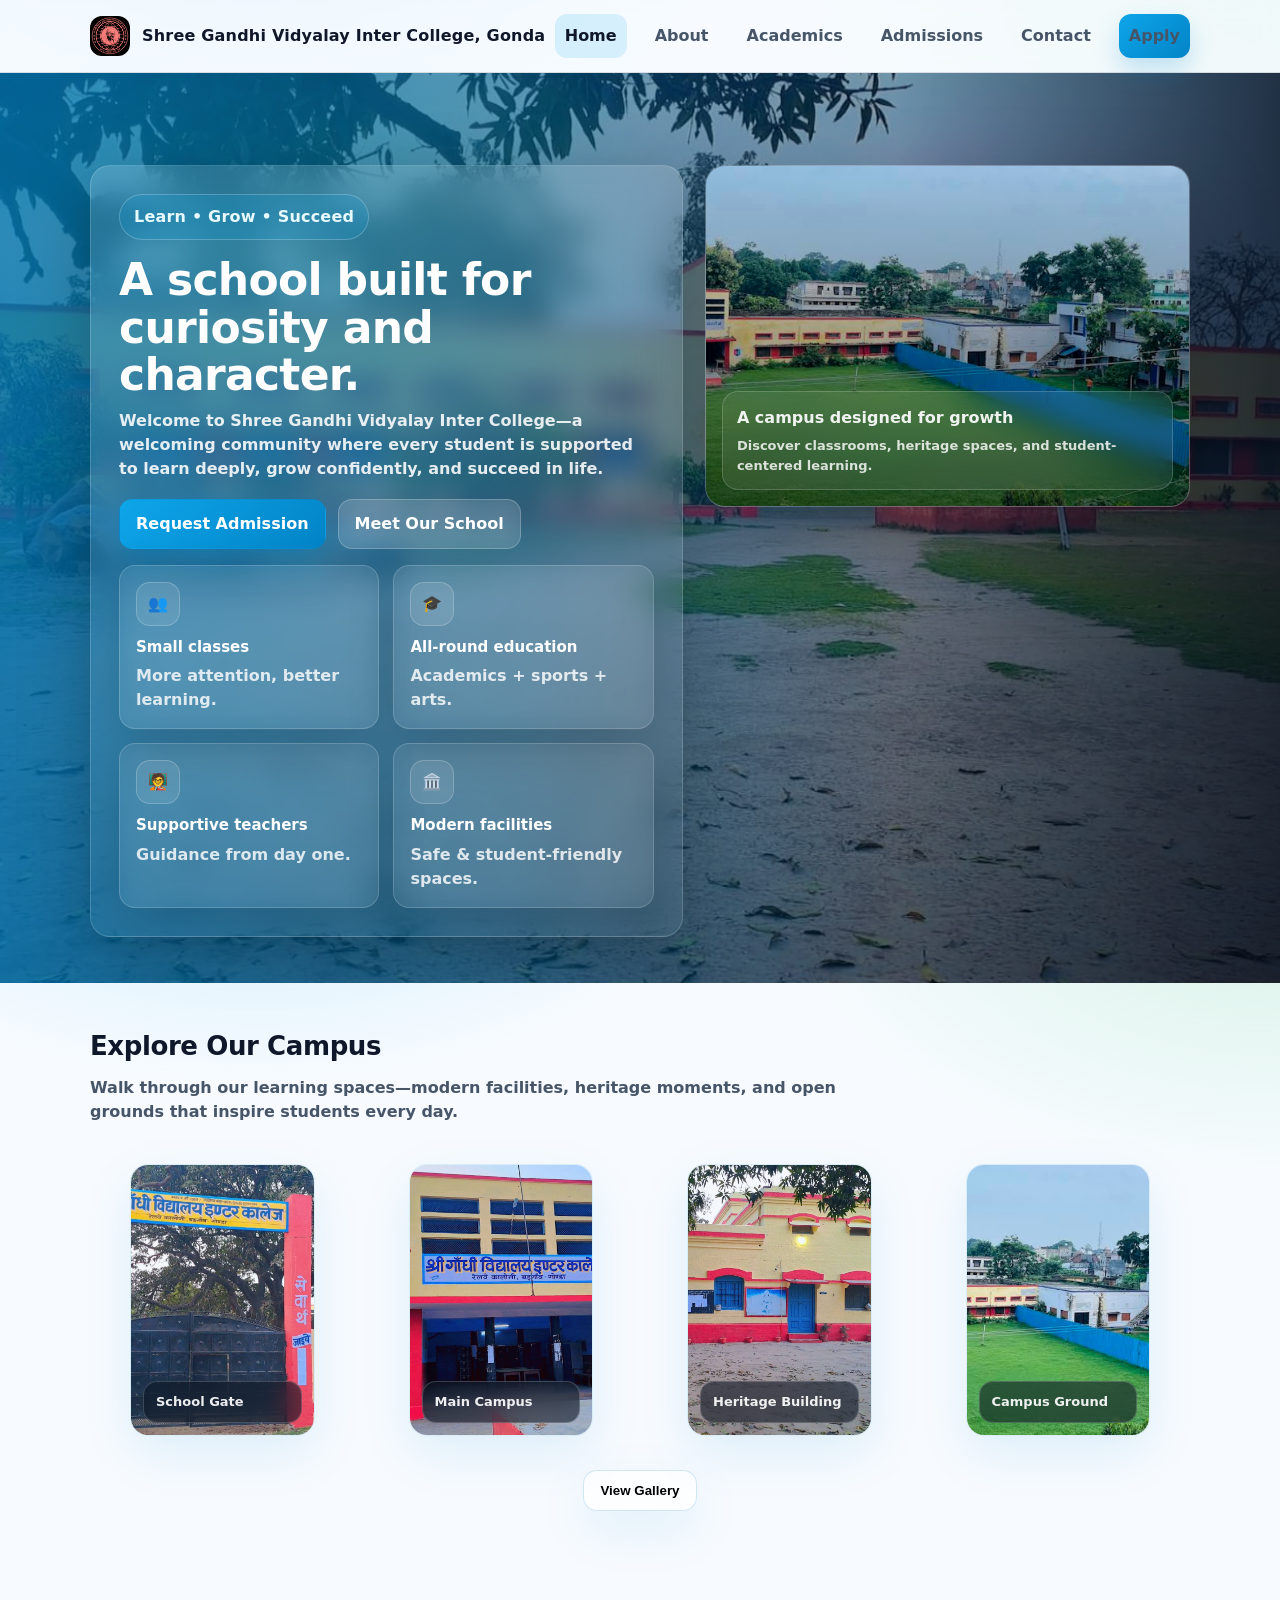
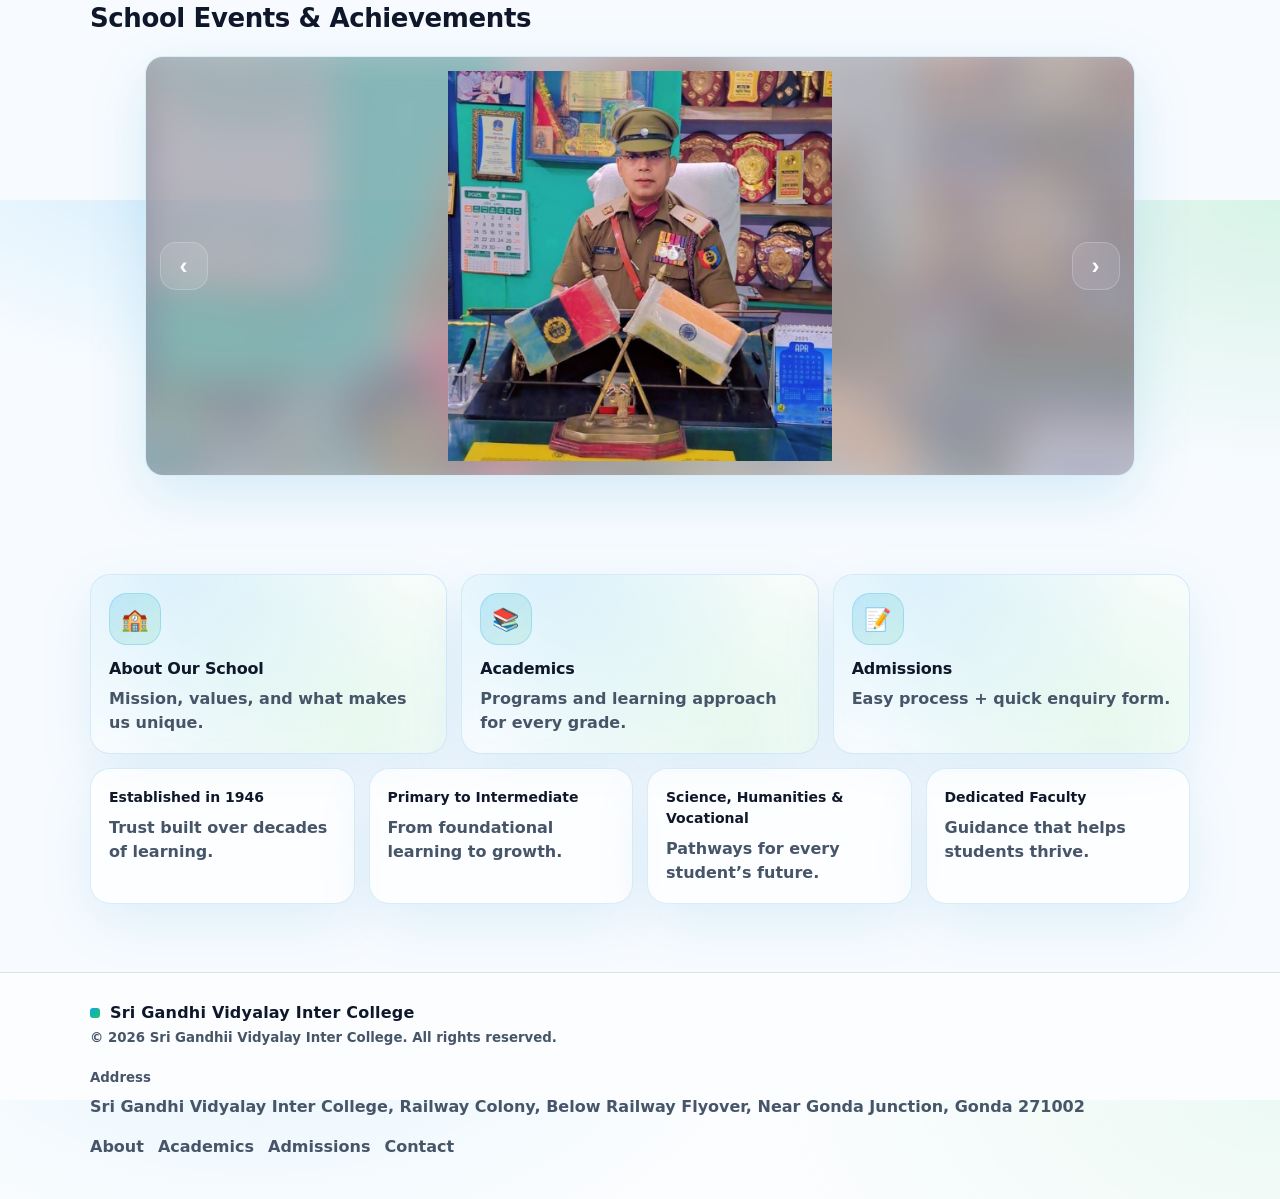
==== commit c5e01d40: "Add files via upload" ====
--- a/index.html
+++ b/index.html
@@ -3,7 +3,7 @@
 <head>
   <meta charset="utf-8" />
   <meta name="viewport" content="width=device-width, initial-scale=1" />
-  <title>Shri Gandhi Vidyalay Inter College, Gonda</title>
+  <title>Shree Gandhi Vidyalay Inter College, Gonda</title>
   <link rel="stylesheet" href="assets/css/styles.css" />
   <meta name="description" content="Shree Gandhi Vidyalay Inter College, Gonda - Learn • Grow • Succeed" />
 </head>
@@ -18,7 +18,7 @@
             <img src="assets/images/ChatGPT Image Jul 10, 2026, 04_03_32 PM.png" alt="School logo" style="width:40px; height:40px; display:block; object-fit:contain; border-radius:12px;" />
           </div>
 
-          <span>Shri Gandhi Vidyalay Inter College, Gonda</span>
+          <span>Shree Gandhi Vidyalay Inter College, Gonda</span>
         </a>
 
         <button class="menu-btn" type="button" aria-label="Open menu" aria-expanded="false">
@@ -353,6 +353,134 @@
       /* Scroll animations */
 .reveal{ opacity: 1 !important; transform: none !important; transition: none !important; }
       .reveal.is-visible{ opacity: 1; transform: none; }
+
+      /* School Events & Achievements Carousel (index.html only) */
+      .events-title{
+        font-size: 26px;
+        letter-spacing: -.4px;
+        margin: 0 0 18px;
+        color: var(--text);
+      }
+
+      .events-slider{
+        width: 90%;
+        margin: 0 auto;
+        height: 420px;
+        position: relative;
+        border-radius: 18px;
+        overflow: hidden;
+        box-shadow: var(--shadow-soft);
+        border: 1px solid rgba(2,132,199,.14);
+        background: rgba(255,255,255,.65);
+        transform: translateZ(0);
+      }
+
+      .events-viewport{ height: 100%; width: 100%; }
+
+      .events-track{
+        display: flex;
+        height: 100%;
+        width: 100%;
+        transition: transform 0.6s ease;
+      }
+
+      .events-slide{
+        min-width: 100%;
+        height: 100%;
+        position: relative;
+        overflow: hidden;
+      }
+
+      .events-slide .events-bg{
+        position:absolute;
+        inset:0;
+        width:100%;
+        height:100%;
+        object-fit: cover;
+        object-position: center;
+        filter: blur(20px);
+        opacity: .40;
+        transform: scale(1.08);
+      }
+
+      .events-slide .events-overlay{
+        position:absolute;
+        inset:0;
+        background: rgba(2,6,23,.18);
+        z-index: 1;
+      }
+
+      .events-slide .events-img{
+        position:absolute;
+        inset:0;
+        width:100%;
+        height:100%;
+        object-fit: contain;
+        object-position: center;
+        display:block;
+        margin: 0 auto;
+        z-index: 2;
+        padding: 14px;
+      }
+
+      .events-arrow{
+        position: absolute;
+        top: 50%;
+        transform: translateY(-50%);
+        width: 48px;
+        height: 48px;
+        border-radius: 16px;
+        border: 1px solid rgba(255,255,255,.20);
+        background: rgba(255,255,255,.10);
+        backdrop-filter: blur(10px);
+        color: rgba(255,255,255,.98);
+        cursor: pointer;
+        display: grid;
+        place-items: center;
+        font-size: 24px;
+        font-weight: 900;
+        transition: transform .2s ease, background .2s ease;
+        user-select: none;
+      }
+
+      .events-arrow:hover{ transform: translateY(-50%) scale(1.05); background: rgba(255,255,255,.16); }
+      .events-arrow:active{ transform: translateY(-50%) scale(0.98); }
+
+      .events-prev{ left: 14px; }
+      .events-next{ right: 14px; }
+
+      .events-dots{
+        width: 90%;
+        margin: 14px auto 0;
+        display: flex;
+        align-items: center;
+        justify-content: center;
+        gap: 10px;
+      }
+
+      .events-dot{
+        width: 10px;
+        height: 10px;
+        border-radius: 999px;
+        background: rgba(2,132,199,.18);
+        border: 1px solid rgba(2,132,199,.20);
+        cursor: pointer;
+        transition: transform .2s ease, background .2s ease, width .2s ease;
+      }
+
+      .events-dot[aria-current="true"]{
+        width: 26px;
+        background: rgba(14,165,233,.55);
+        border-color: rgba(14,165,233,.55);
+      }
+
+      @media (max-width: 980px){
+        .events-slider{ height: 340px; }
+      }
+      @media (max-width: 520px){
+        .events-slider{ width: 100%; height: 280px; border-radius: 14px; }
+        .events-dots{ width: 100%; }
+      }
     </style>
 
     <section class="home-hero" aria-label="Home hero banner">
@@ -362,7 +490,7 @@
             <div class="kicker-hero">Learn • Grow • Succeed</div>
             <h1>A school built for curiosity and character.</h1>
             <p class="sub">
-              Welcome to <b>Shri Gandhi Vidyalay Inter College</b>—a welcoming community where every student is supported to learn deeply,
+              Welcome to <b>Shree Gandhi Vidyalay Inter College</b>—a welcoming community where every student is supported to learn deeply,
               grow confidently, and succeed in life.
             </p>
 
@@ -446,6 +574,31 @@
           <button type="button" class="btn btn-gallery reveal" data-reveal id="viewGalleryBtn" aria-haspopup="dialog" aria-controls="galleryModal">
             View Gallery
           </button>
+        </div>
+      </div>
+    </section>
+
+    <section class="home-section" aria-label="School Events & Achievements">
+      <div class="container">
+        <h2 class="events-title reveal" data-reveal>School Events &amp; Achievements</h2>
+
+        <div class="events-slider reveal" data-reveal id="eventsSlider" aria-roledescription="carousel">
+          <div class="events-viewport">
+            <div class="events-track" id="eventsTrack">
+              <div class="events-slide"><img class="events-bg" src="assets/events/event1.jpeg" alt="" loading="lazy" /><div class="events-overlay" aria-hidden="true"></div><img class="events-img" src="assets/events/event1.jpeg" alt="" loading="lazy" /></div>
+              <div class="events-slide"><img class="events-bg" src="assets/events/event2.jpeg" alt="" loading="lazy" /><div class="events-overlay" aria-hidden="true"></div><img class="events-img" src="assets/events/event2.jpeg" alt="" loading="lazy" /></div>
+              <div class="events-slide"><img class="events-bg" src="assets/events/event3.jpeg" alt="" loading="lazy" /><div class="events-overlay" aria-hidden="true"></div><img class="events-img" src="assets/events/event3.jpeg" alt="" loading="lazy" /></div>
+              <div class="events-slide"><img class="events-bg" src="assets/events/event4.jpeg" alt="" loading="lazy" /><div class="events-overlay" aria-hidden="true"></div><img class="events-img" src="assets/events/event4.jpeg" alt="" loading="lazy" /></div>
+              <div class="events-slide"><img class="events-bg" src="assets/events/event5.jpeg" alt="" loading="lazy" /><div class="events-overlay" aria-hidden="true"></div><img class="events-img" src="assets/events/event5.jpeg" alt="" loading="lazy" /></div>
+              <div class="events-slide"><img class="events-bg" src="assets/events/event6.jpeg" alt="" loading="lazy" /><div class="events-overlay" aria-hidden="true"></div><img class="events-img" src="assets/events/event6.jpeg" alt="" loading="lazy" /></div>
+              <div class="events-slide"><img class="events-bg" src="assets/events/event7.jpeg" alt="" loading="lazy" /><div class="events-overlay" aria-hidden="true"></div><img class="events-img" src="assets/events/event7.jpeg" alt="" loading="lazy" /></div>
+            </div>
+          </div>
+
+          <button class="events-arrow events-prev" type="button" aria-label="Previous slide" id="eventsPrev">‹</button>
+          <button class="events-arrow events-next" type="button" aria-label="Next slide" id="eventsNext">›</button>
+
+          <div class="events-dots" id="eventsDots" role="tablist" aria-label="Slide navigation"></div>
         </div>
       </div>
     </section>
@@ -504,9 +657,9 @@
         <div>
           <div class="brand" style="gap:10px; font-weight:900;">
             <span style="display:inline-block; width:10px; height:10px; border-radius:3px; background:linear-gradient(135deg, var(--primary), var(--accent));"></span>
-            <span>Shri Gandhi Vidyalay Inter College</span>
+            <span>Sri Gandhi Vidyalay Inter College</span>
           </div>
-          <small>© <span id="year"></span> Shri Gandhi Vidyalay Inter College. All rights reserved.</small>
+          <small>© <span id="year"></span> Sri Gandhii Vidyalay Inter College. All rights reserved.</small>
         </div>
         <div>
           <small>Address</small>
@@ -526,6 +679,90 @@
 
   <script src="assets/js/app.js"></script>
 
+  <script>
+    (function(){
+      const slider = document.getElementById('eventsSlider');
+      if(!slider) return;
+
+      const track = document.getElementById('eventsTrack');
+      const prevBtn = document.getElementById('eventsPrev');
+      const nextBtn = document.getElementById('eventsNext');
+      const dotsWrap = document.getElementById('eventsDots');
+
+      const slides = Array.from(track ? track.children : []);
+      const total = slides.length;
+      if(!track || !total) return;
+
+      let index = 0;
+      let timer = null;
+      const intervalMs = 4000;
+
+      const setIndex = (nextIndex, {updateDots=true} = {}) => {
+        index = (nextIndex + total) % total;
+        track.style.transform = `translateX(${-index * 100}%)`;
+        if(updateDots) updateDotsUI();
+      };
+
+      const updateDotsUI = () => {
+        const dots = dotsWrap ? Array.from(dotsWrap.children) : [];
+        dots.forEach((d, i) => {
+          const isCurrent = i === index;
+          d.setAttribute('aria-current', String(isCurrent));
+        });
+      };
+
+      const buildDots = () => {
+        if(!dotsWrap) return;
+        dotsWrap.innerHTML = '';
+        for(let i=0;i<total;i++){
+          const btn = document.createElement('button');
+          btn.type = 'button';
+          btn.className = 'events-dot';
+          btn.setAttribute('role','tab');
+          btn.setAttribute('aria-label', `Go to slide ${i+1}`);
+          btn.setAttribute('aria-current', i === 0 ? 'true' : 'false');
+          btn.addEventListener('click', () => {
+            stopAuto();
+            setIndex(i);
+            startAuto();
+          });
+          dotsWrap.appendChild(btn);
+        }
+      };
+
+      const next = () => setIndex(index + 1);
+      const prev = () => setIndex(index - 1);
+
+      const startAuto = () => {
+        if(timer) return;
+        timer = window.setInterval(() => {
+          next();
+        }, intervalMs);
+      };
+
+      const stopAuto = () => {
+        if(timer){
+          window.clearInterval(timer);
+          timer = null;
+        }
+      };
+
+      buildDots();
+      updateDotsUI();
+      setIndex(0, {updateDots:false});
+
+      prevBtn && prevBtn.addEventListener('click', () => { stopAuto(); prev(); startAuto(); });
+      nextBtn && nextBtn.addEventListener('click', () => { stopAuto(); next(); startAuto(); });
+
+      // Pause auto-slide on hover
+      slider.addEventListener('mouseenter', stopAuto);
+      slider.addEventListener('mouseleave', startAuto);
+
+      // Initialize
+      startAuto();
+    })();
+  </script>
+
   <!-- Gallery Modal (no page navigation; no manual image listing) -->
   <script>
     (function () {
@@ -584,26 +821,55 @@
       };
 
       const getAllImageUrls = async () => {
-        // Prefer PHP endpoint that scans assets/images directory dynamically.
-        // This avoids any manual listing of image names in JS.
+        // Combine images from BOTH:
+        //  - /assets/images/  (existing campus gallery)
+        //  - /assets/events/  (add school events + achievements)
+        //  - /assets/gallery/ (if folder exists; contains additional campus images)
+        // NOTE: This keeps existing gallery design/functionality and only extends the image set.
+
+        const uniq = new Set();
+
+        // 1) Campus images from existing PHP endpoint (/assets/images)
         try {
           const res = await fetch('./gallery-images.php', { credentials: 'same-origin' });
           if (res.ok) {
             const data = await res.json();
-            if (Array.isArray(data)) return data.filter(Boolean);
+            if (Array.isArray(data)) data.filter(Boolean).forEach(u => uniq.add(u));
           }
         } catch (e) {
           // Ignore; fallback below.
         }
 
-        // Fallback (will only include images already referenced on the page)
+        // 2) Events images (we know there are static assets/events/event*.jpeg in this project)
+        //    Avoid showing filenames anywhere; only URLs are used.
+        for (let i = 1; i <= 7; i++) {
+          uniq.add(`assets/events/event${i}.jpeg`);
+        }
+
+        // 3) Optional: /assets/gallery/ images, if any exist.
+        //    If there is no server support to list them, we fall back to detecting already-loaded images.
+        try {
+          // If there’s a gallery endpoint present, prefer it.
+          // (No changes required to existing pages if endpoint doesn’t exist.)
+          const res2 = await fetch('./gallery-images.php', { credentials: 'same-origin' });
+          if (res2.ok) {
+            const data2 = await res2.json();
+            // gallery-images.php returns assets/images only, so we won't add anything new here.
+            // This block is intentionally minimal to avoid breaking existing popup.
+          }
+        } catch (e) {
+          // Ignore.
+        }
+
+        // Fallback: include any images already referenced on the page (keeps existing behavior)
         const imgs = Array.from(document.images);
-        const urls = imgs
+        imgs
           .map(img => img.getAttribute('src'))
           .filter(Boolean)
-          .filter(src => src.startsWith('assets/images/'));
-
-        return Array.from(new Set(urls));
+          .filter(src => src.startsWith('assets/images/') || src.startsWith('assets/gallery/') || src.startsWith('assets/events/'))
+          .forEach(u => uniq.add(u));
+
+        return Array.from(uniq);
       };
 
       // Build thumbnails grid
@@ -657,8 +923,15 @@
         // Prefer unique URLs only.
         state.images = Array.isArray(urls) ? urls : [];
 
+        // Hard guarantee: include ALL events images (event1..event7)
+        // without changing any existing gallery/campus images logic.
+        for (let i = 1; i <= 7; i++) {
+          state.images.push(`assets/events/event${i}.jpeg`);
+        }
+
+        state.images = Array.from(new Set(state.images));
+
         grid.innerHTML = '';
-
 
         state.images.forEach((src, idx) => {
           const fig = document.createElement('figure');
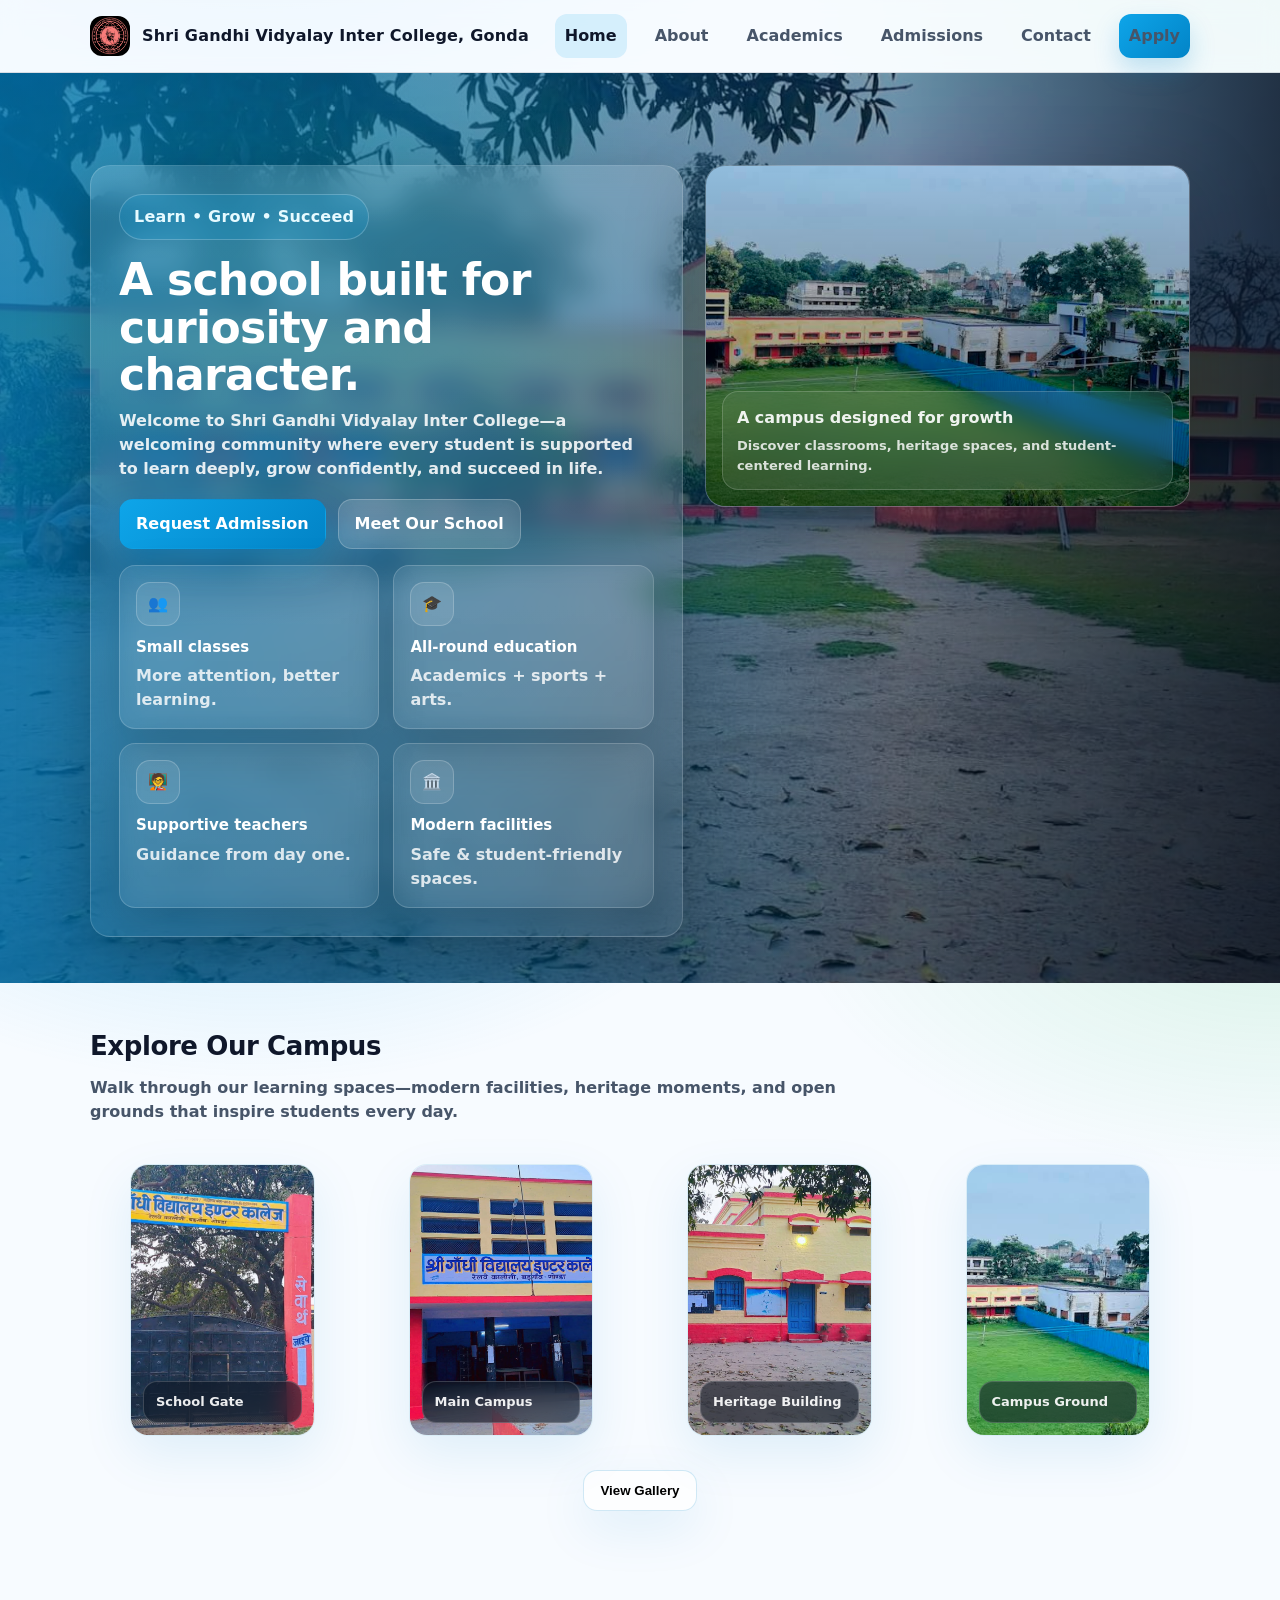
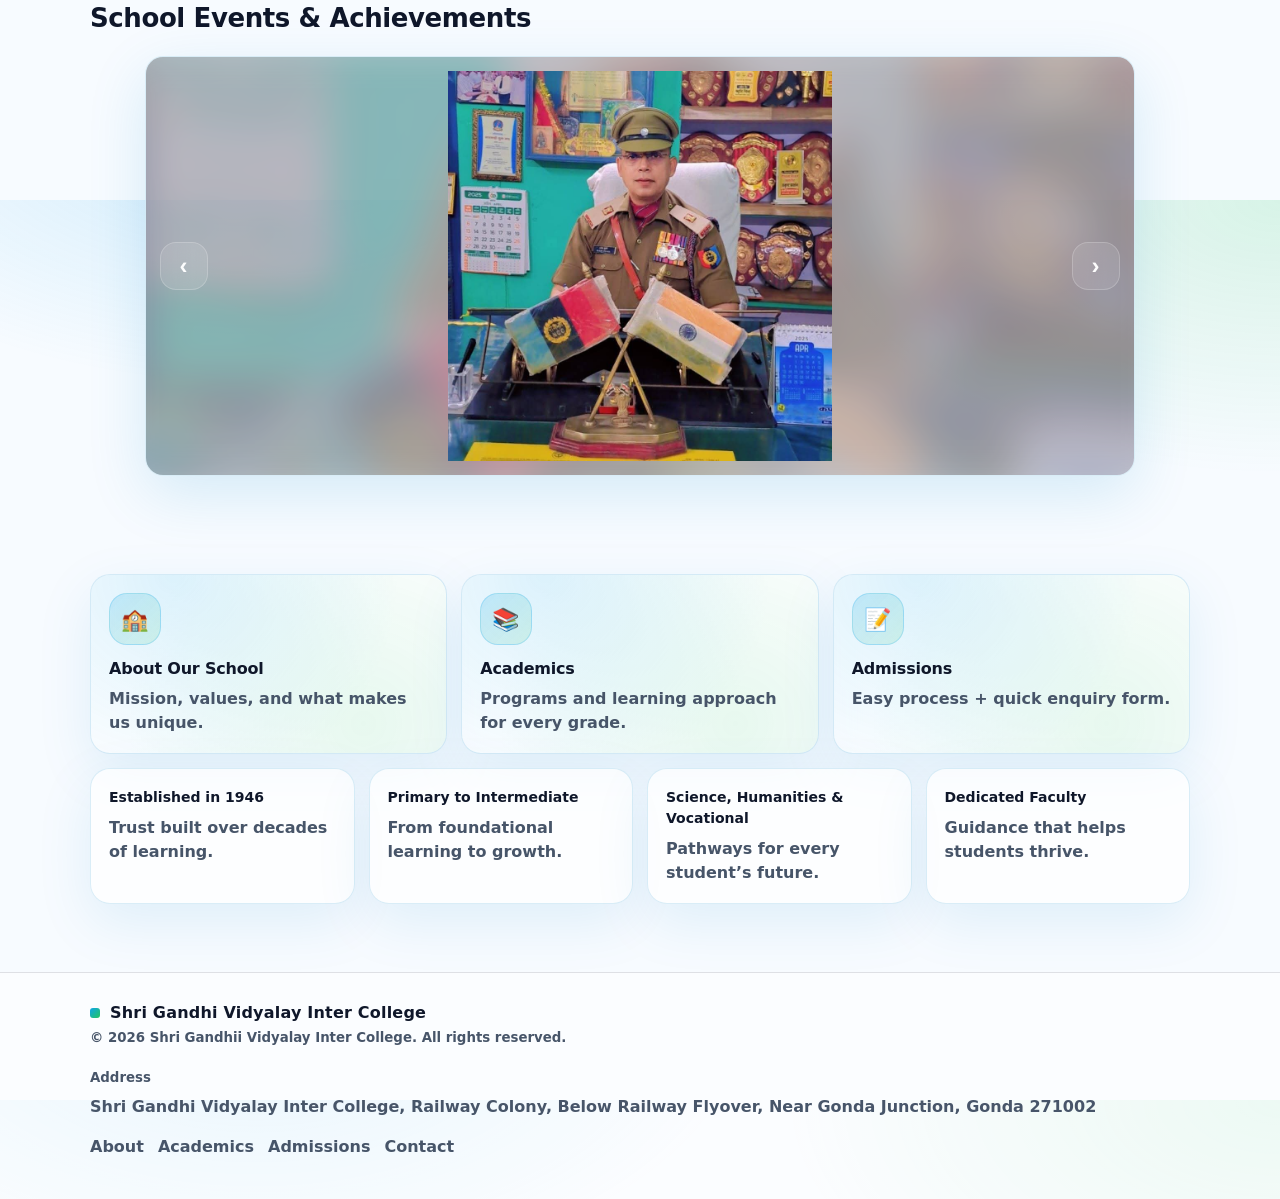
==== commit 03b0e00b: "Add files via upload" ====
--- a/index.html
+++ b/index.html
@@ -3,9 +3,9 @@
 <head>
   <meta charset="utf-8" />
   <meta name="viewport" content="width=device-width, initial-scale=1" />
-  <title>Shree Gandhi Vidyalay Inter College, Gonda</title>
+  <title>Shri Gandhi Vidyalay Inter College, Gonda</title>
   <link rel="stylesheet" href="assets/css/styles.css" />
-  <meta name="description" content="Shree Gandhi Vidyalay Inter College, Gonda - Learn • Grow • Succeed" />
+  <meta name="description" content="Shri Gandhi Vidyalay Inter College, Gonda - Learn • Grow • Succeed" />
 </head>
 <body>
   <a class="skip-link" href="#main">Skip to content</a>
@@ -13,12 +13,12 @@
   <header class="header" role="banner">
     <div class="container">
       <nav class="nav" aria-label="Primary">
-        <a class="brand" href="index.html" aria-label="Shree Gandhi Vidyalay Inter College, Gonda Home">
+        <a class="brand" href="index.html" aria-label="Shri Gandhi Vidyalay Inter College, Gonda Home">
           <div class="logo" aria-hidden="true" style="background:transparent; box-shadow:none;">
             <img src="assets/images/ChatGPT Image Jul 10, 2026, 04_03_32 PM.png" alt="School logo" style="width:40px; height:40px; display:block; object-fit:contain; border-radius:12px;" />
           </div>
 
-          <span>Shree Gandhi Vidyalay Inter College, Gonda</span>
+          <span>Shri Gandhi Vidyalay Inter College, Gonda</span>
         </a>
 
         <button class="menu-btn" type="button" aria-label="Open menu" aria-expanded="false">
@@ -490,7 +490,7 @@
             <div class="kicker-hero">Learn • Grow • Succeed</div>
             <h1>A school built for curiosity and character.</h1>
             <p class="sub">
-              Welcome to <b>Shree Gandhi Vidyalay Inter College</b>—a welcoming community where every student is supported to learn deeply,
+              Welcome to <b>Shri Gandhi Vidyalay Inter College</b>—a welcoming community where every student is supported to learn deeply,
               grow confidently, and succeed in life.
             </p>
 
@@ -657,14 +657,14 @@
         <div>
           <div class="brand" style="gap:10px; font-weight:900;">
             <span style="display:inline-block; width:10px; height:10px; border-radius:3px; background:linear-gradient(135deg, var(--primary), var(--accent));"></span>
-            <span>Sri Gandhi Vidyalay Inter College</span>
+            <span>Shri Gandhi Vidyalay Inter College</span>
           </div>
-          <small>© <span id="year"></span> Sri Gandhii Vidyalay Inter College. All rights reserved.</small>
+          <small>© <span id="year"></span> Shri Gandhii Vidyalay Inter College. All rights reserved.</small>
         </div>
         <div>
           <small>Address</small>
           <div style="margin-top:6px; font-weight:800; color:var(--muted);">
-            Sri Gandhi Vidyalay Inter College, Railway Colony, Below Railway Flyover, Near Gonda Junction, Gonda 271002
+            Shri Gandhi Vidyalay Inter College, Railway Colony, Below Railway Flyover, Near Gonda Junction, Gonda 271002
           </div>
         </div>
         <div class="footer-links" aria-label="Footer links">
